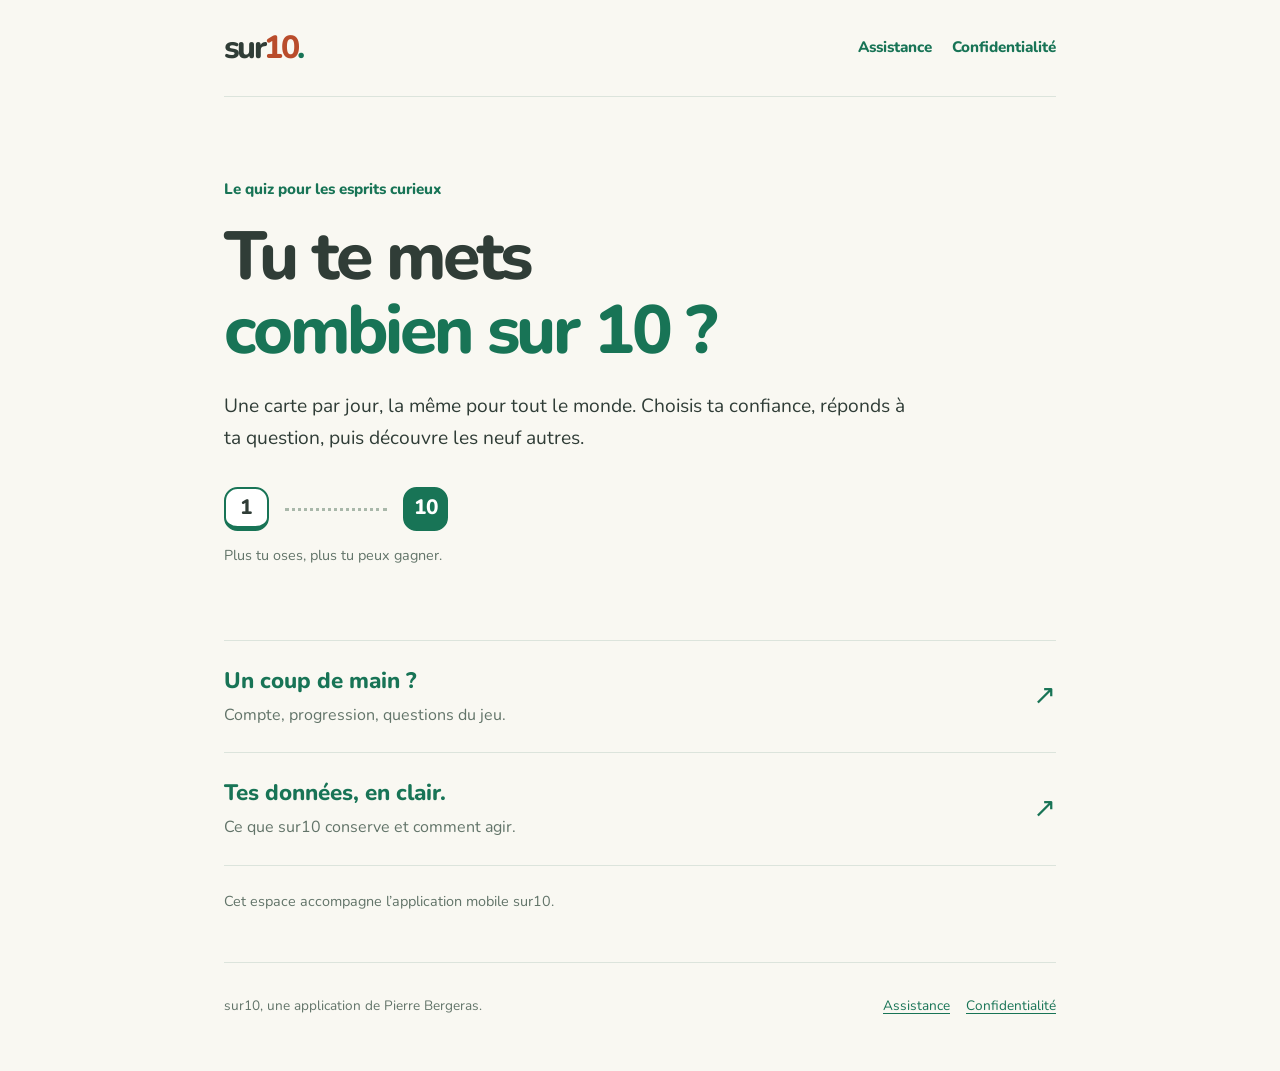
==== index.html @ d3b64c80 "Publish sur10 support and privacy pages" ====
<!doctype html>
<html lang="fr">
<head>
  <meta charset="utf-8">
  <meta name="viewport" content="width=device-width, initial-scale=1">
  <meta name="description" content="Le site d’assistance de sur10, le quiz mobile où tu choisis ton niveau de confiance.">
  <meta name="theme-color" content="#F9F8F2">
  <title>Une carte par jour · sur10</title>
  <link rel="icon" type="image/svg+xml" href="assets/mark.svg">
  <link rel="stylesheet" href="styles.css">
  <link rel="canonical" href="https://pierrebgs.github.io/sur10-support/index.html">
</head>
<body>
  <a class="skip-link" href="#contenu">Aller au contenu</a>
  <header class="site-header">
    <a class="wordmark" href="index.html" aria-label="sur10, accueil">sur<span>10</span><i aria-hidden="true">.</i></a>
    <nav aria-label="Navigation principale">
      <a href="support.html">Assistance</a>
      <a href="privacy.html">Confidentialité</a>
    </nav>
  </header>
  <main id="contenu" tabindex="-1">
    <section class="hero">
      <p class="eyebrow">Le quiz pour les esprits curieux</p>
      <h1>Tu te mets<br><span>combien sur 10 ?</span></h1>
      <p class="lead">Une carte par jour, la même pour tout le monde. Choisis ta confiance, réponds à ta question, puis découvre les neuf autres.</p>
      <div class="score-rule" aria-label="De 1 à 10 : plus de confiance, plus de difficulté, plus de points"><span>1</span><span class="score-line" aria-hidden="true"></span><span>10</span></div>
      <p class="caption">Plus tu oses, plus tu peux gagner.</p>
    </section>
    <section class="home-links" aria-label="Les informations utiles">
      <a class="feature-link" href="support.html"><span><strong>Un coup de main ?</strong><small>Compte, progression, questions du jeu.</small></span><span aria-hidden="true">↗</span></a>
      <a class="feature-link" href="privacy.html"><span><strong>Tes données, en clair.</strong><small>Ce que sur10 conserve et comment agir.</small></span><span aria-hidden="true">↗</span></a>
    </section>
    <p class="home-note">Cet espace accompagne l’application mobile sur10.</p>
  </main>
  <footer class="site-footer">
    <p>sur10, une application de Pierre Bergeras.</p>
    <div><a href="support.html">Assistance</a><a href="privacy.html">Confidentialité</a></div>
  </footer>
</body>
</html>
---- styles.css ----
@font-face{font-family:Nunito;src:url("assets/Nunito-Regular.ttf") format("truetype");font-style:normal;font-weight:400;font-display:swap}
@font-face{font-family:Nunito;src:url("assets/Nunito-ExtraBold.ttf") format("truetype");font-style:normal;font-weight:700 900;font-display:swap}
:root{color-scheme:light;--paper:#f9f8f2;--ink:#303d37;--muted:#627469;--green:#187456;--soft:#e6f6ee;--coral:#b94c2b;--line:#dce4dc}
*{box-sizing:border-box}
html{scroll-padding-top:2rem}
body{margin:0;background:var(--paper);color:var(--ink);font-family:Nunito,ui-rounded,system-ui,-apple-system,sans-serif;font-size:1.0625rem;line-height:1.65;-webkit-text-size-adjust:100%}
a{color:var(--green);text-underline-offset:.2em;text-decoration-thickness:.08em;overflow-wrap:anywhere}
a:hover{color:var(--coral)}
a:focus-visible{outline:3px solid var(--green);outline-offset:5px;border-radius:4px}
p{margin:0 0 1rem}
strong,h1,h2{font-weight:800}
.site-header,.site-footer,main{width:min(100% - 3rem,52rem);margin-inline:auto}
.site-header{display:flex;align-items:center;justify-content:space-between;gap:1rem;padding:1.5rem 0;border-bottom:1px solid var(--line)}
.wordmark{font-size:2rem;line-height:1.5;font-weight:800;letter-spacing:-.08em;text-decoration:none;color:var(--ink);white-space:nowrap}
.wordmark span{color:var(--coral)}
.wordmark i{color:var(--green);font-style:normal}
.site-header nav{display:flex;gap:.25rem 1.25rem;flex-wrap:wrap;justify-content:flex-end}
.site-header nav a{display:flex;align-items:center;min-height:44px;font-size:.95rem;font-weight:800;text-decoration:none}
.site-header nav a[aria-current]{text-decoration:underline;text-decoration-thickness:2px}
.hero{padding:5rem 0 3.5rem;max-width:44rem}
.eyebrow{font-size:.95rem;font-weight:800;color:var(--green);margin-bottom:1.15rem}
h1{font-size:clamp(2.5rem,7vw,4.25rem);line-height:1.08;letter-spacing:-.045em;margin:0 0 1.5rem}
.hero h1 span{color:var(--green)}
.lead{font-size:1.2rem;line-height:1.65;max-width:43rem}
.score-rule{display:flex;gap:1rem;align-items:center;width:14rem;margin-top:2rem}
.score-rule>span:not(.score-line){width:2.8rem;height:2.8rem;display:grid;place-items:center;border:2px solid var(--green);border-bottom-width:5px;border-radius:.85rem;font-weight:800;font-size:1.3rem;background:#fff}
.score-rule>span:last-child{background:var(--green);color:#fff}
.score-line{flex:1;border-top:3px dotted #a9b8aa}
.caption{font-size:.9rem;color:var(--muted);margin-top:.8rem}
.home-links{border-top:1px solid var(--line)}
.feature-link{display:flex;align-items:center;justify-content:space-between;gap:1.5rem;padding:1.5rem 0;border-bottom:1px solid var(--line);text-decoration:none}
.feature-link strong{display:block;font-size:1.4rem;line-height:1.4}
.feature-link small{display:block;margin-top:.35rem;font-size:1rem;font-weight:400;color:var(--muted)}
.feature-link>span:last-child{font-size:1.7rem}
.home-note{color:var(--muted);font-size:.9rem;margin-top:1.5rem}
.page-intro{padding:3.5rem 0 1.25rem}
.page-intro h1{font-size:clamp(2.4rem,7vw,3.7rem)}
.contact-box{background:var(--soft);padding:1.5rem;border-radius:1.25rem;margin:0 0 2rem}
.contact-address{font-weight:800}
.contact-box>.contact-address{display:inline-block;font-size:1.2rem;min-height:44px}
.contact-box p{font-size:.95rem;color:var(--muted);margin:0;max-width:40rem}
.article{max-width:46rem}
.article section{padding:1.5rem 0;border-bottom:1px solid var(--line)}
.article h2{font-size:1.5rem;line-height:1.35;letter-spacing:-.02em;margin:0 0 1rem}
.article p:last-child{margin-bottom:0}
.text-link{display:inline-block;min-height:44px;padding-block:.5rem;font-weight:800}
.updated{font-size:.9rem;color:var(--muted)}
.contents{background:#fff;border:1px solid var(--line);border-radius:1.25rem;padding:1rem 1.5rem;margin:.5rem 0 1rem}
.contents ol{padding-left:1.35rem;margin:0}
.contents a,.provider-links a{display:inline-block;padding-block:.55rem;min-height:44px}
.contents li{padding-left:.25rem}
.provider-links{padding-left:1.25rem}
.site-footer{display:flex;justify-content:space-between;gap:1rem;flex-wrap:wrap;padding:2rem 0;margin-top:3rem;border-top:1px solid var(--line);font-size:.85rem;color:var(--muted)}
.site-footer p{margin:0}
.site-footer div{display:flex;gap:1rem;flex-wrap:wrap}
.site-footer a{display:inline-block;min-height:44px}
.skip-link{position:absolute;left:1rem;top:-10rem;padding:.7rem 1rem;background:var(--ink);color:#fff;z-index:2}
.skip-link:focus{top:1rem;color:#fff}
@media(max-width:480px){.site-header,.site-footer,main{width:calc(100% - 2.25rem)}.site-header{align-items:flex-start;padding-top:1rem}.site-header nav{gap:0 .75rem;max-width:15rem}.site-header nav a{font-size:.85rem}.hero{padding-top:3.5rem}.lead{font-size:1.1rem}.page-intro{padding-top:2.5rem}.contact-box{padding:1.2rem}.contact-box>.contact-address{font-size:1.05rem}}
@media print{body{background:#fff}.site-header nav,.skip-link,.site-footer div{display:none}.site-header,.site-footer,main{width:100%}h1{font-size:2rem}.page-intro{padding-top:1rem}.article section{break-inside:avoid}.contents{display:none}a{color:inherit}}
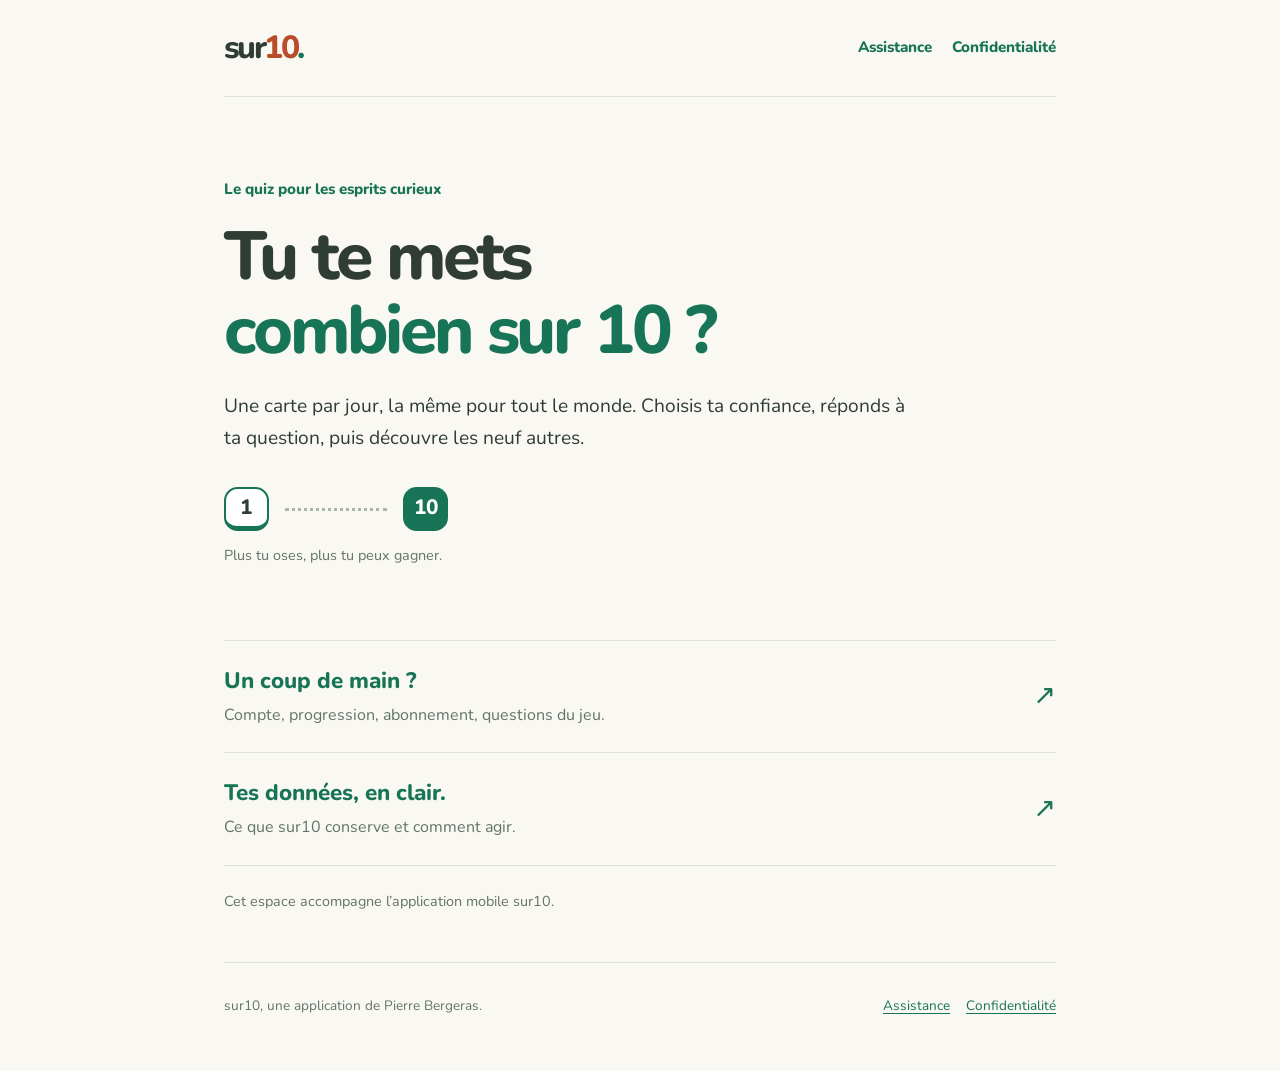
==== commit f26ace53: "Document sur10 Plus subscriptions and account deletion" ====
--- a/index.html
+++ b/index.html
@@ -28,7 +28,7 @@
       <p class="caption">Plus tu oses, plus tu peux gagner.</p>
     </section>
     <section class="home-links" aria-label="Les informations utiles">
-      <a class="feature-link" href="support.html"><span><strong>Un coup de main ?</strong><small>Compte, progression, questions du jeu.</small></span><span aria-hidden="true">↗</span></a>
+      <a class="feature-link" href="support.html"><span><strong>Un coup de main ?</strong><small>Compte, progression, abonnement, questions du jeu.</small></span><span aria-hidden="true">↗</span></a>
       <a class="feature-link" href="privacy.html"><span><strong>Tes données, en clair.</strong><small>Ce que sur10 conserve et comment agir.</small></span><span aria-hidden="true">↗</span></a>
     </section>
     <p class="home-note">Cet espace accompagne l’application mobile sur10.</p>
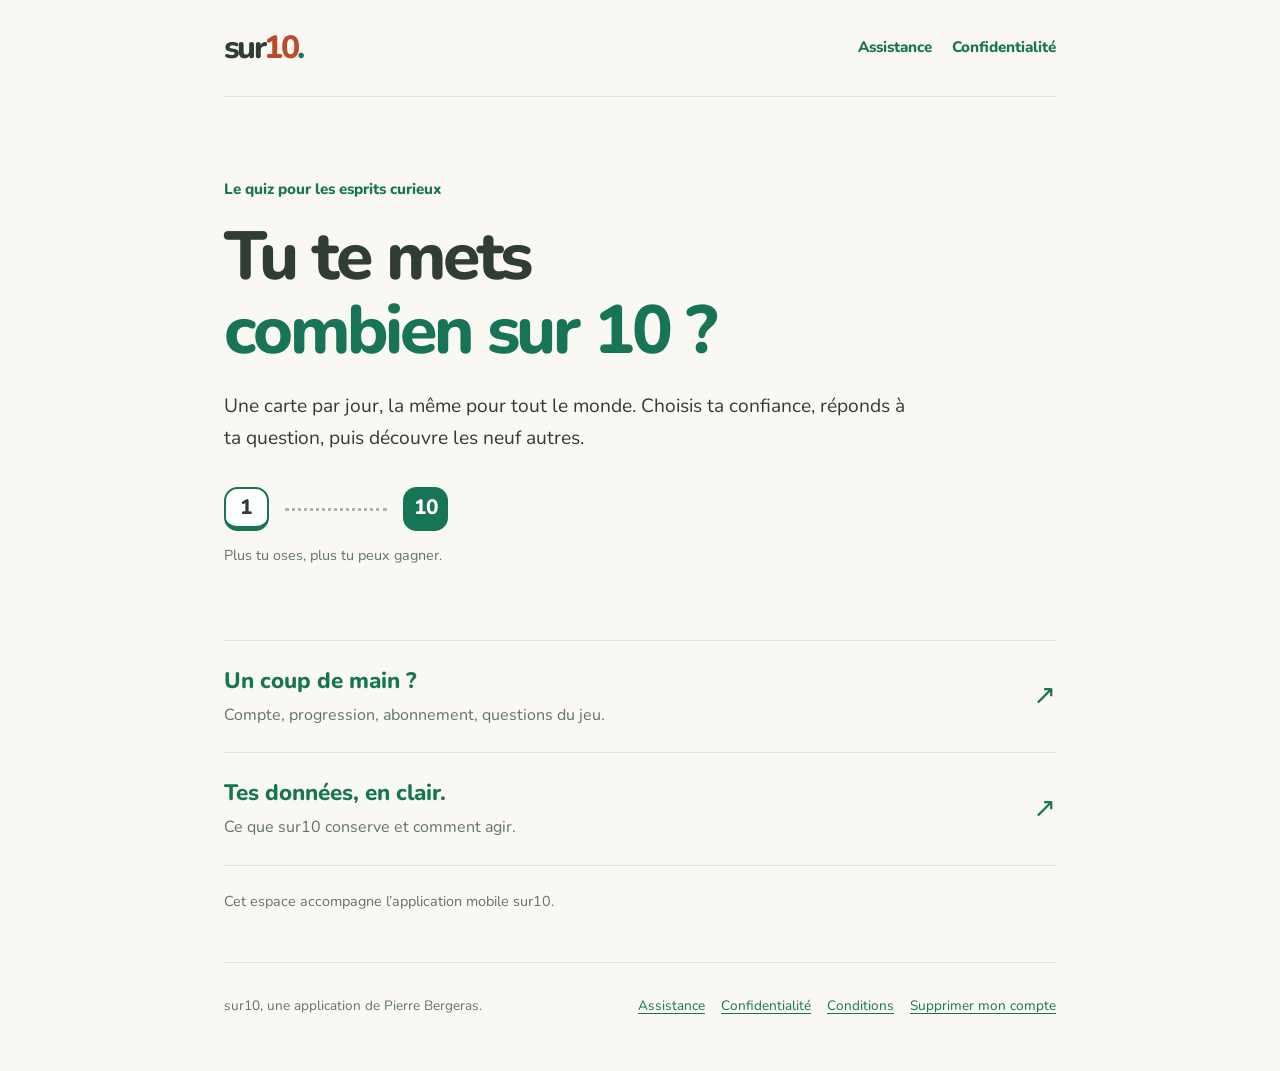
==== commit c0140c5b: "Add Android support, purchase terms and account deletion page" ====
--- a/index.html
+++ b/index.html
@@ -35,7 +35,7 @@
   </main>
   <footer class="site-footer">
     <p>sur10, une application de Pierre Bergeras.</p>
-    <div><a href="support.html">Assistance</a><a href="privacy.html">Confidentialité</a></div>
+    <div><a href="support.html">Assistance</a><a href="privacy.html">Confidentialité</a><a href="terms.html">Conditions</a><a href="suppression.html">Supprimer mon compte</a></div>
   </footer>
 </body>
 </html>
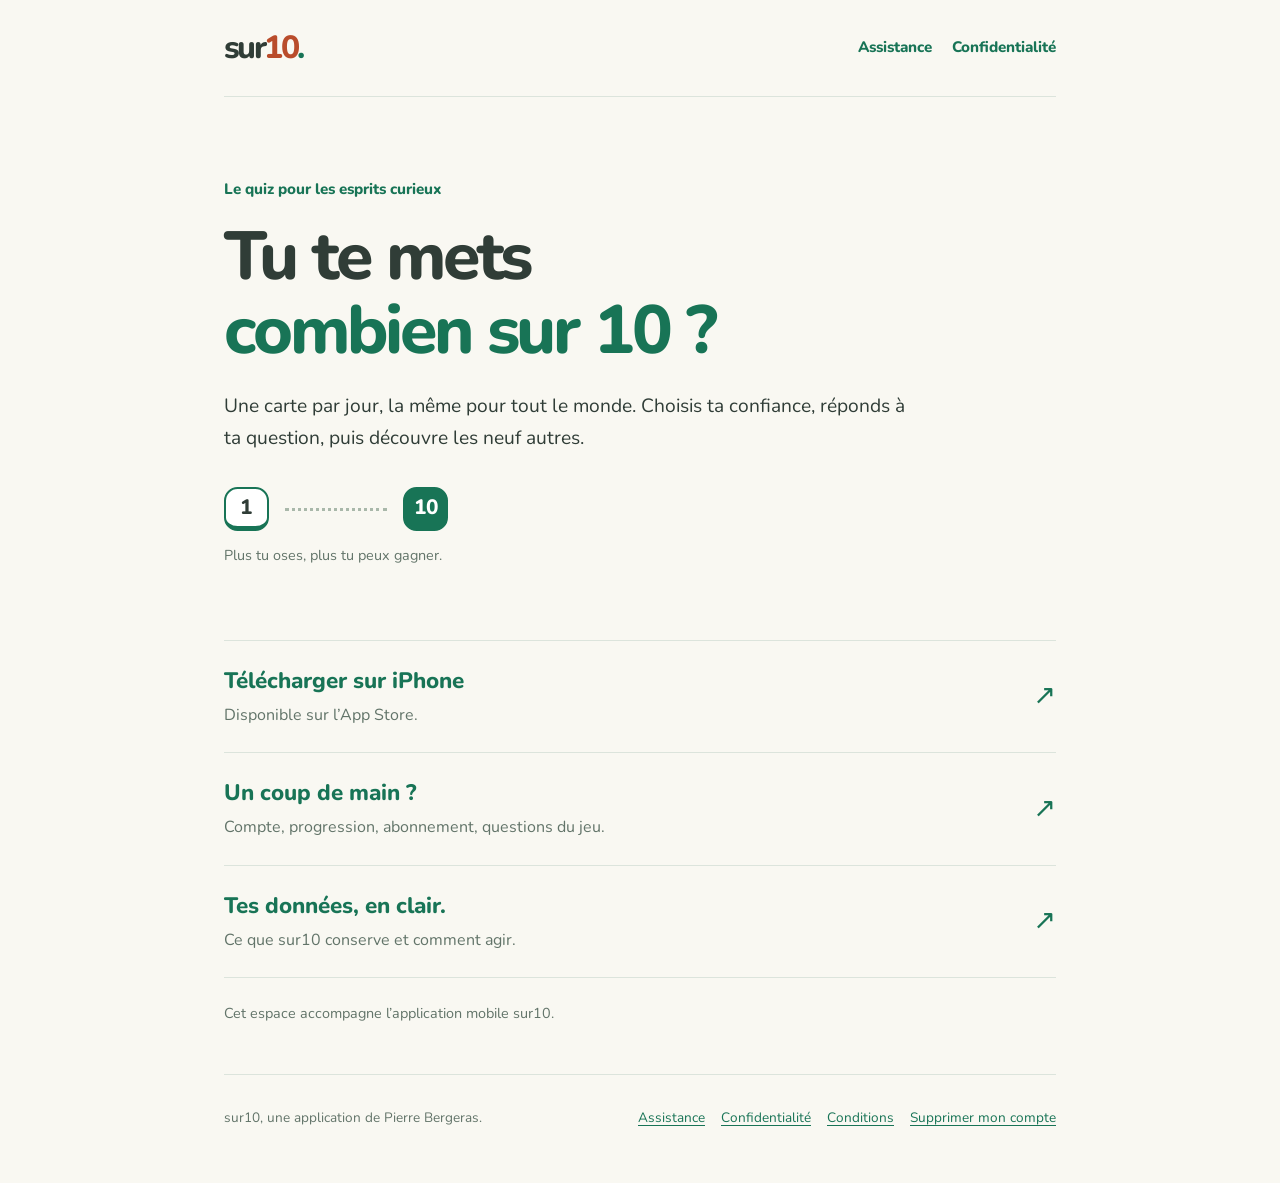
==== commit ba4858ac: "Link the iPhone app from the support homepage" ====
--- a/index.html
+++ b/index.html
@@ -28,6 +28,7 @@
       <p class="caption">Plus tu oses, plus tu peux gagner.</p>
     </section>
     <section class="home-links" aria-label="Les informations utiles">
+      <a class="feature-link" href="https://apps.apple.com/app/id6800285992"><span><strong>Télécharger sur iPhone</strong><small>Disponible sur l’App Store.</small></span><span aria-hidden="true">↗</span></a>
       <a class="feature-link" href="support.html"><span><strong>Un coup de main ?</strong><small>Compte, progression, abonnement, questions du jeu.</small></span><span aria-hidden="true">↗</span></a>
       <a class="feature-link" href="privacy.html"><span><strong>Tes données, en clair.</strong><small>Ce que sur10 conserve et comment agir.</small></span><span aria-hidden="true">↗</span></a>
     </section>
